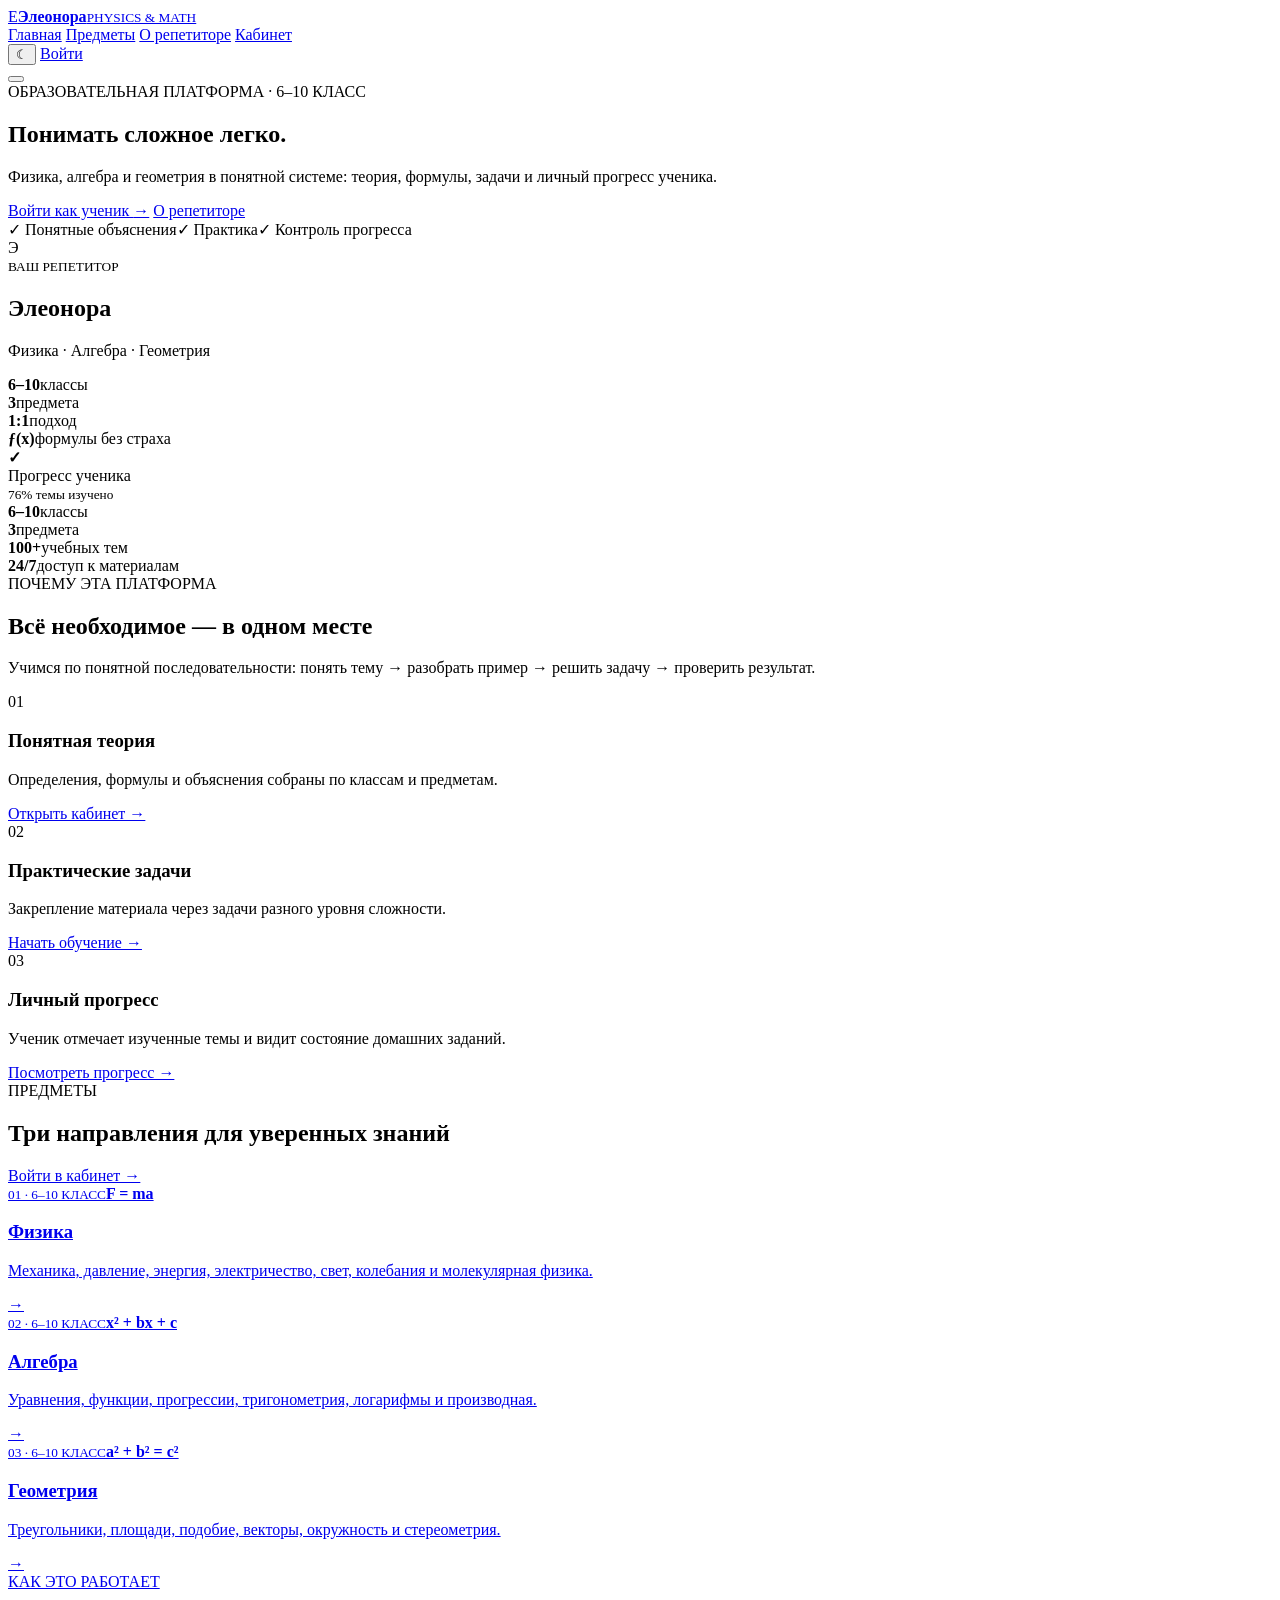
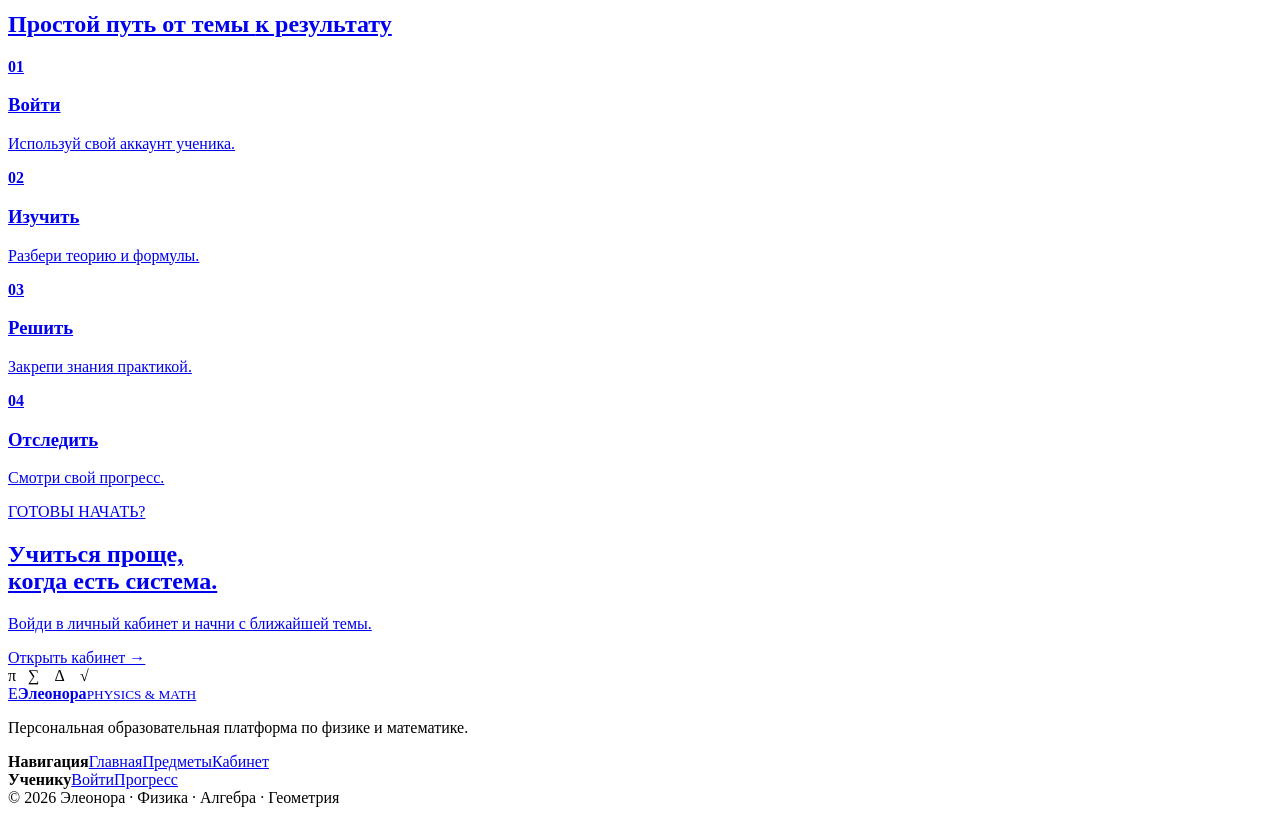
==== index.html @ 364ae8ba "Add files via upload" ====
<!DOCTYPE html>
<html lang="ru">
<head>
  <meta charset="UTF-8">
  <meta name="viewport" content="width=device-width, initial-scale=1.0">
  <meta name="description" content="Элеонора — репетитор по физике и математике для 6–10 классов.">
  <title>Элеонора — физика и математика</title>
  <link rel="stylesheet" href="css/style.css">
</head>
<body>
  <header class="site-header">
    <div class="container nav-wrap">
      <a class="logo" href="index.html"><span class="logo-mark">E</span><span><b>Элеонора</b><small>PHYSICS & MATH</small></span></a>
      <nav class="nav">
        <a class="nav-link active" href="index.html">Главная</a>
        <a class="nav-link" href="#subjects">Предметы</a>
        <a class="nav-link" href="about.html">О репетиторе</a>
        <a class="nav-link" href="dashboard.html">Кабинет</a>
      </nav>
      <div class="nav-actions">
        <button class="icon-btn" id="themeToggle" aria-label="Переключить тему">☾</button>
        <a class="btn btn-primary btn-sm" href="login.html">Войти</a>
      </div>
      <button class="burger" id="burger" aria-label="Открыть меню"><span></span><span></span><span></span></button>
    </div>
  </header>

  <main>
    <section class="hero">
      <div class="hero-grid container">
        <div class="hero-content">
          <div class="eyebrow"><i></i> ОБРАЗОВАТЕЛЬНАЯ ПЛАТФОРМА · 6–10 КЛАСС</div>
          <h1>Понимать сложное <span>легко.</span></h1>
          <p class="hero-lead">Физика, алгебра и геометрия в понятной системе: теория, формулы, задачи и личный прогресс ученика.</p>
          <div class="hero-actions">
            <a href="login.html" class="btn btn-primary btn-lg">Войти как ученик <b>→</b></a>
            <a href="about.html" class="btn btn-outline btn-lg">О репетиторе</a>
          </div>
          <div class="trust-row"><span>✓ Понятные объяснения</span><span>✓ Практика</span><span>✓ Контроль прогресса</span></div>
        </div>

        <div class="hero-visual">
          <div class="glow glow-a"></div><div class="glow glow-b"></div>
          <div class="teacher-card">
            <div class="teacher-head">
              <div class="portrait">Э</div>
              <div><small>ВАШ РЕПЕТИТОР</small><h2>Элеонора</h2><p>Физика · Алгебра · Геометрия</p></div>
            </div>
            <div class="divider"></div>
            <div class="mini-stats">
              <div><b>6–10</b><span>классы</span></div>
              <div><b>3</b><span>предмета</span></div>
              <div><b>1:1</b><span>подход</span></div>
            </div>
          </div>
          <div class="floating-card formula"><strong>ƒ(x)</strong><span>формулы без страха</span></div>
          <div class="floating-card progress"><strong>✓</strong><div><span>Прогресс ученика</span><div class="progress-line"><i></i></div><small>76% темы изучено</small></div></div>
        </div>
      </div>
    </section>

    <section class="section stats-section">
      <div class="container stats-card">
        <div><b>6–10</b><span>классы</span></div><i></i>
        <div><b>3</b><span>предмета</span></div><i></i>
        <div><b>100+</b><span>учебных тем</span></div><i></i>
        <div><b>24/7</b><span>доступ к материалам</span></div>
      </div>
    </section>

    <section class="section" id="about">
      <div class="container">
        <div class="section-head center">
          <div class="eyebrow">ПОЧЕМУ ЭТА ПЛАТФОРМА</div>
          <h2>Всё необходимое — <span>в одном месте</span></h2>
          <p>Учимся по понятной последовательности: понять тему → разобрать пример → решить задачу → проверить результат.</p>
        </div>
        <div class="cards three">
          <article class="card"><div class="card-icon purple">01</div><h3>Понятная теория</h3><p>Определения, формулы и объяснения собраны по классам и предметам.</p><a href="dashboard.html">Открыть кабинет →</a></article>
          <article class="card"><div class="card-icon blue">02</div><h3>Практические задачи</h3><p>Закрепление материала через задачи разного уровня сложности.</p><a href="login.html">Начать обучение →</a></article>
          <article class="card"><div class="card-icon gradient">03</div><h3>Личный прогресс</h3><p>Ученик отмечает изученные темы и видит состояние домашних заданий.</p><a href="dashboard.html">Посмотреть прогресс →</a></a>
        </div>
      </div>
    </section>

    <section class="section subjects-section" id="subjects">
      <div class="container">
        <div class="section-head"><div><div class="eyebrow">ПРЕДМЕТЫ</div><h2>Три направления <span>для уверенных знаний</span></h2></div><a class="btn btn-outline" href="login.html">Войти в кабинет →</a></div>
        <div class="subject-grid">
          <a href="theory.html?subject=physics" class="subject-card physics"><div class="subject-top"><small>01 · 6–10 КЛАСС</small><b>F = ma</b></div><div><h3>Физика</h3><p>Механика, давление, энергия, электричество, свет, колебания и молекулярная физика.</p></div><span class="circle-arrow">→</span></a>
          <a href="theory.html?subject=algebra" class="subject-card algebra"><div class="subject-top"><small>02 · 6–10 КЛАСС</small><b>x² + bx + c</b></div><div><h3>Алгебра</h3><p>Уравнения, функции, прогрессии, тригонометрия, логарифмы и производная.</p></div><span class="circle-arrow">→</span></a>
          <a href="theory.html?subject=geometry" class="subject-card geometry"><div class="subject-top"><small>03 · 6–10 КЛАСС</small><b>a² + b² = c²</b></div><div><h3>Геометрия</h3><p>Треугольники, площади, подобие, векторы, окружность и стереометрия.</p></div><span class="circle-arrow">→</span></article>
        </div>
      </div>
    </section>

    <section class="section">
      <div class="container process">
        <div class="section-head center"><div class="eyebrow">КАК ЭТО РАБОТАЕТ</div><h2>Простой путь от темы <span>к результату</span></h2></div>
        <div class="steps">
          <article><b>01</b><h3>Войти</h3><p>Используй свой аккаунт ученика.</p></article>
          <article><b>02</b><h3>Изучить</h3><p>Разбери теорию и формулы.</p></article>
          <article><b>03</b><h3>Решить</h3><p>Закрепи знания практикой.</p></article>
          <article><b>04</b><h3>Отследить</h3><p>Смотри свой прогресс.</p></article>
        </div>
      </div>
    </section>

    <section class="section cta-section">
      <div class="container cta"><div><div class="eyebrow light">ГОТОВЫ НАЧАТЬ?</div><h2>Учиться проще,<br>когда есть система.</h2><p>Войди в личный кабинет и начни с ближайшей темы.</p><a href="login.html" class="btn btn-white btn-lg">Открыть кабинет →</a></div><div class="math-decoration">π&nbsp;&nbsp; ∑ &nbsp;&nbsp; Δ &nbsp;&nbsp; √</div></div>
    </section>
  </main>

  <footer class="footer"><div class="container footer-row"><div><a class="logo footer-logo" href="index.html"><span class="logo-mark">E</span><span><b>Элеонора</b><small>PHYSICS & MATH</small></span></a><p>Персональная образовательная платформа по физике и математике.</p></div><div><b>Навигация</b><a href="index.html">Главная</a><a href="#subjects">Предметы</a><a href="dashboard.html">Кабинет</a></div><div><b>Ученику</b><a href="login.html">Войти</a><a href="dashboard.html">Прогресс</a></div></div><div class="container copyright">© 2026 Элеонора · Физика · Алгебра · Геометрия</div></footer>
  <script src="js/auth.js"></script>
</body>
</html>
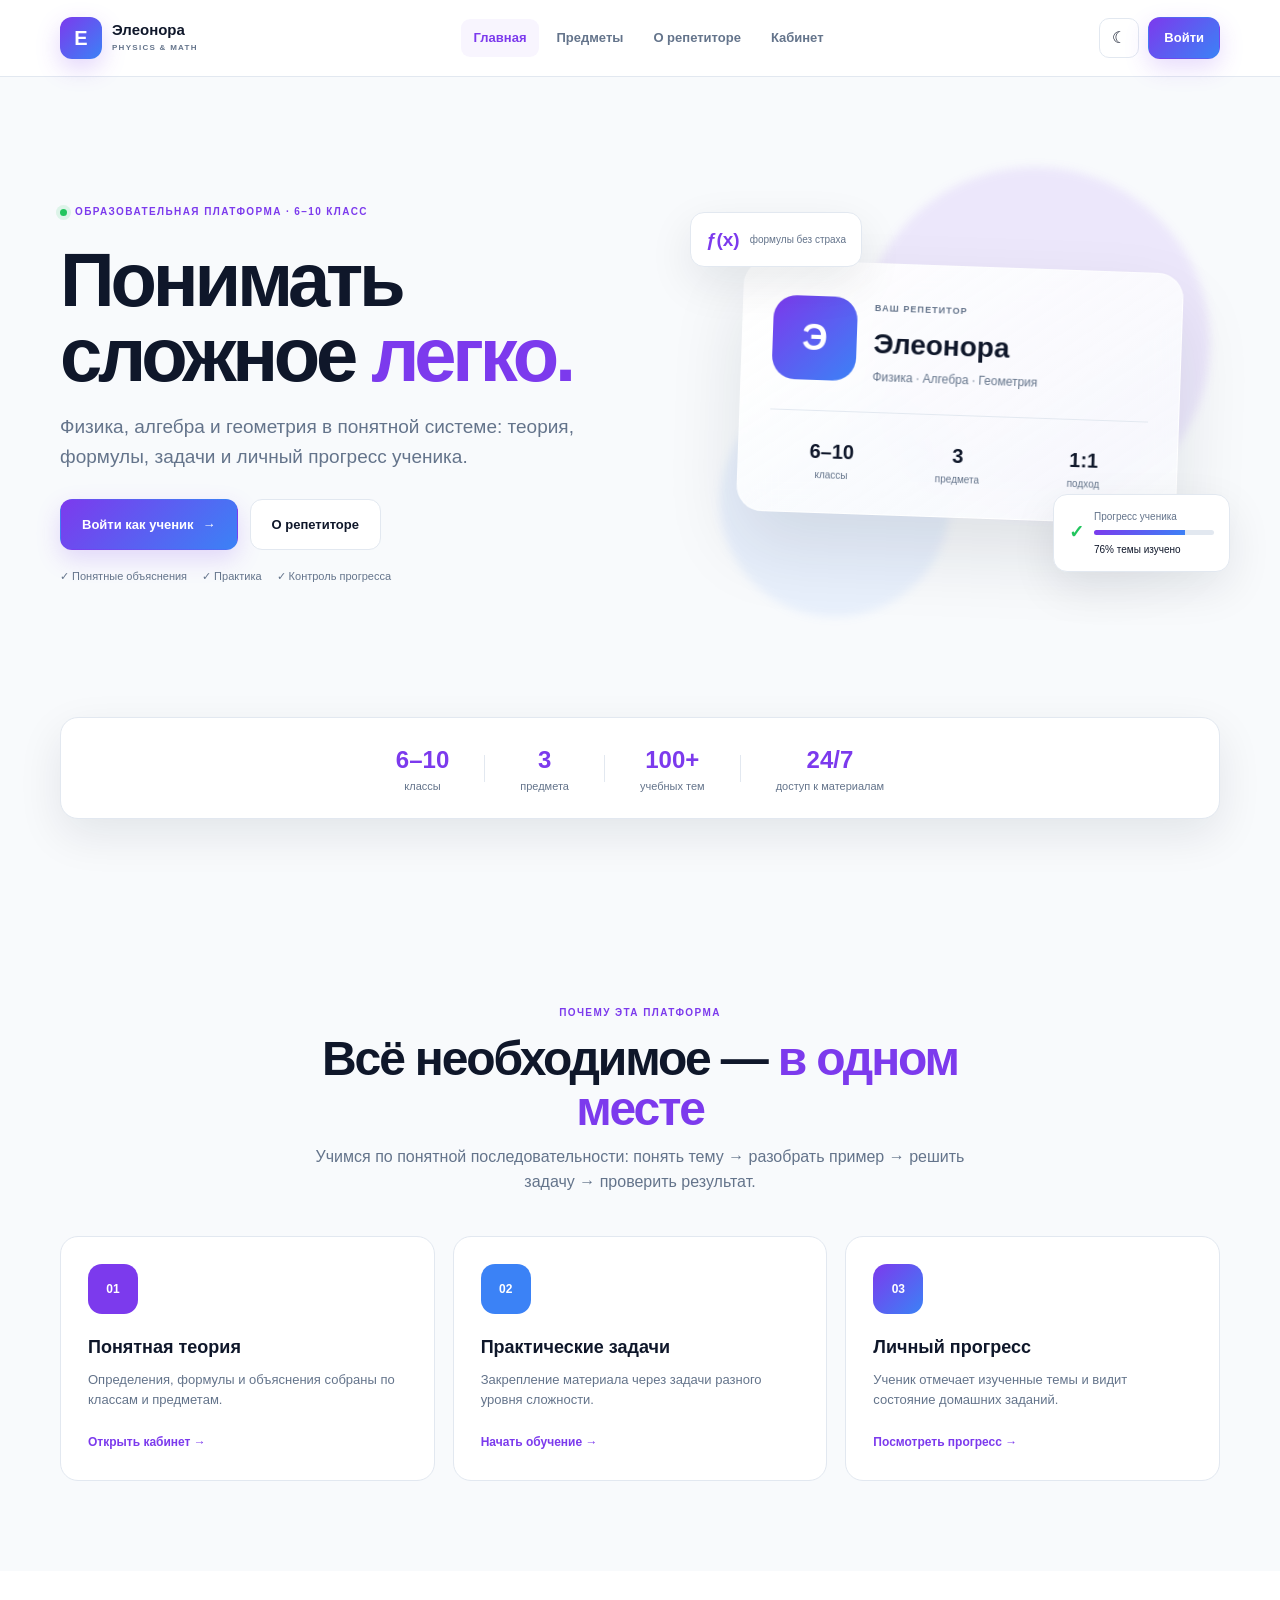
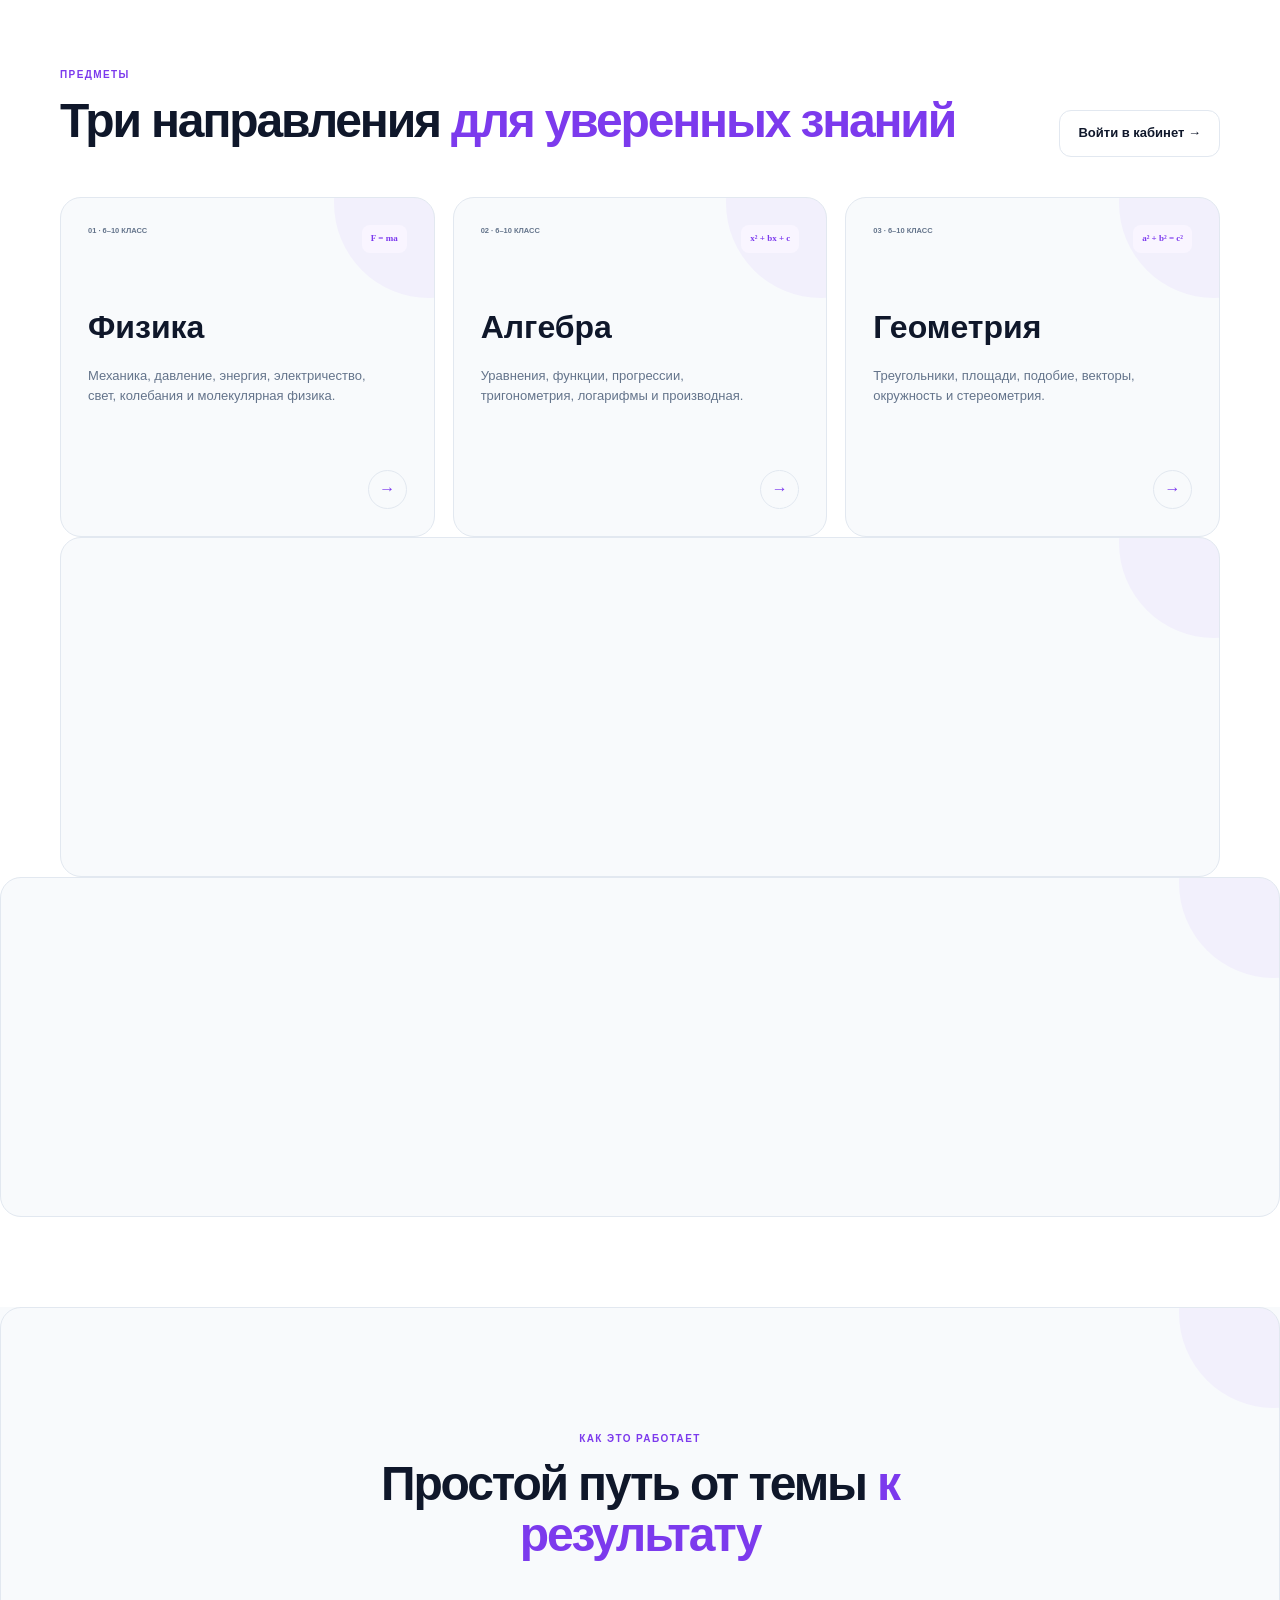
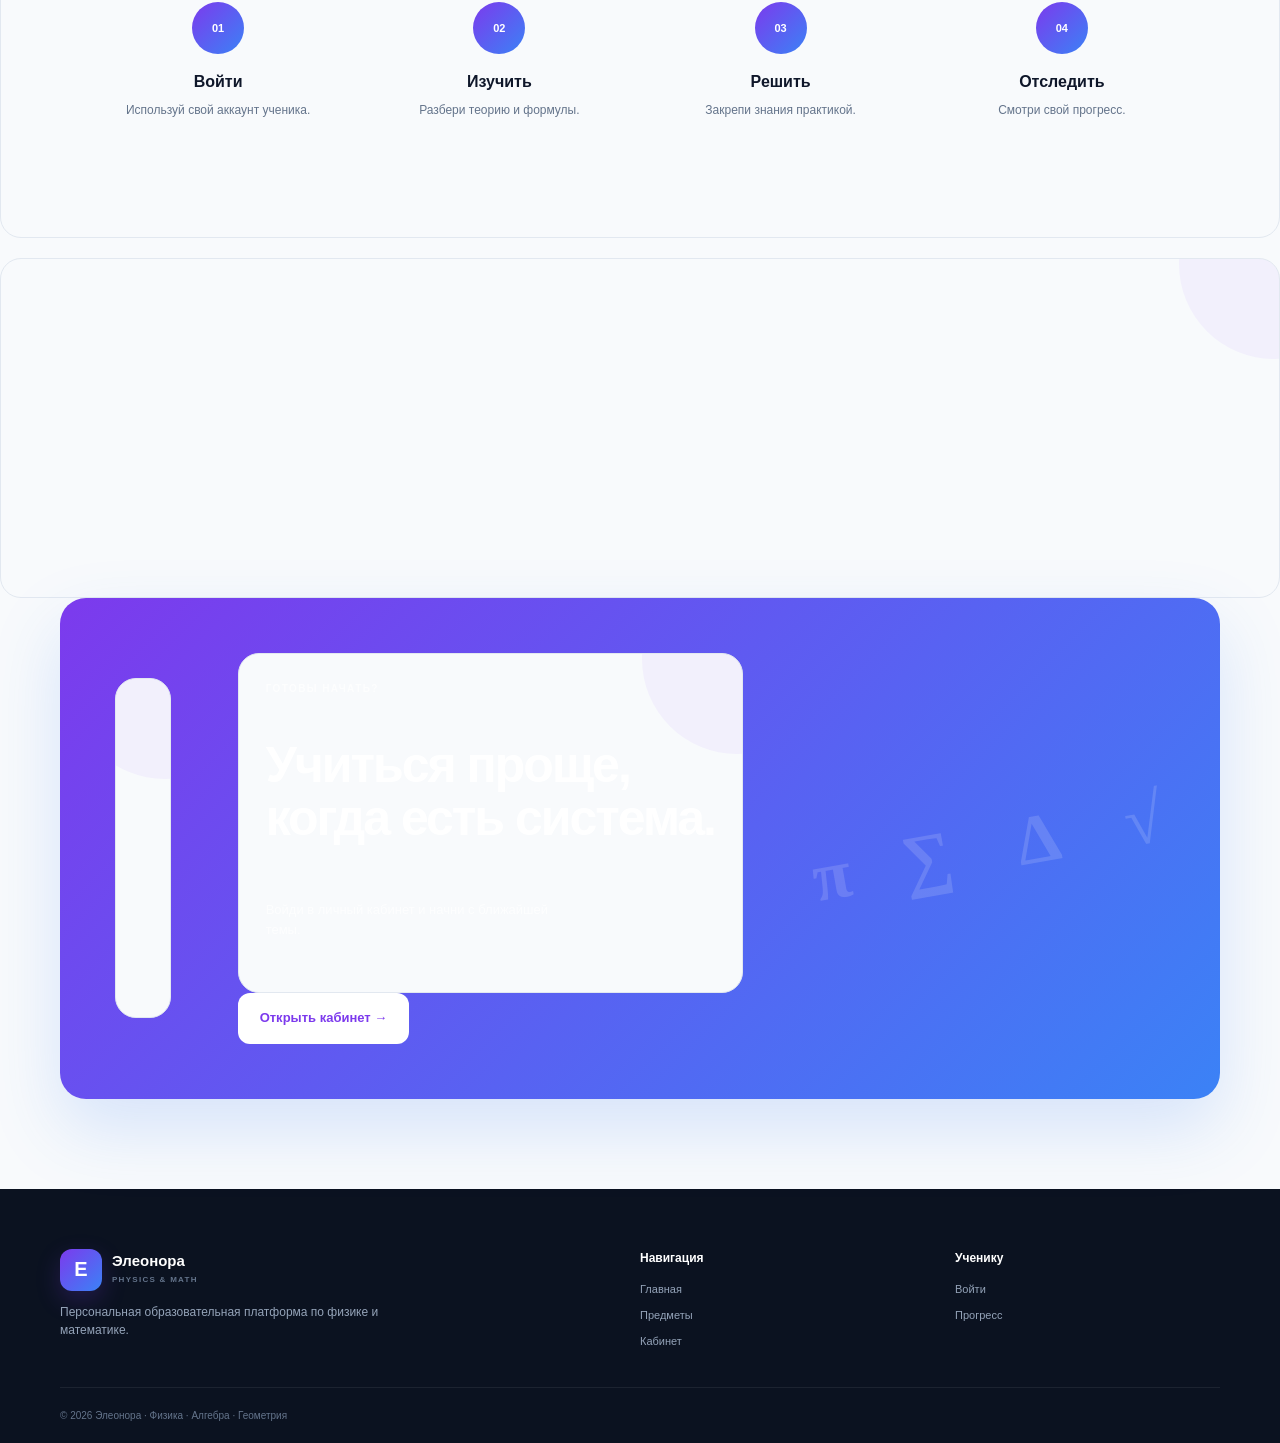
==== commit 5a3e4ae1: "Update index.html" ====
--- a/index.html
+++ b/index.html
@@ -5,6 +5,7 @@
   <meta name="viewport" content="width=device-width, initial-scale=1.0">
   <meta name="description" content="Элеонора — репетитор по физике и математике для 6–10 классов.">
   <title>Элеонора — физика и математика</title>
+  <link rel="icon" type="image/x-icon" href="favicon.ico">
   <link rel="stylesheet" href="css/style.css">
 </head>
 <body>
--- a/css/style.css
+++ b/css/style.css
@@ -0,0 +1,69 @@
+/* ==========================================================
+   ЭЛЕОНОРА — общий дизайн.
+   Чистый CSS, без сторонних библиотек.
+   ========================================================== */
+
+:root {
+  --primary:#7C3AED;
+  --primary-dark:#6D28D9;
+  --secondary:#3B82F6;
+  --accent:#A78BFA;
+  --gradient:linear-gradient(135deg,#7C3AED,#3B82F6);
+  --bg:#F8FAFC;
+  --surface:#FFFFFF;
+  --surface-2:#F1F5F9;
+  --text:#0F172A;
+  --muted:#64748B;
+  --border:#E2E8F0;
+  --shadow:0 16px 45px rgba(15,23,42,.09);
+  --radius:16px;
+  --container:1160px;
+}
+[data-theme="dark"]{
+  --bg:#0F172A;--surface:#111C31;--surface-2:#172238;
+  --text:#F8FAFC;--muted:#94A3B8;--border:#263449;
+  --shadow:0 16px 45px rgba(0,0,0,.25);
+}
+*{box-sizing:border-box}
+html{scroll-behavior:smooth}
+body{margin:0;background:var(--bg);color:var(--text);font-family:Inter,-apple-system,BlinkMacSystemFont,"Segoe UI",Arial,sans-serif;line-height:1.55;transition:.25s}
+a{text-decoration:none;color:inherit}
+button,input,textarea{font:inherit}
+button{cursor:pointer}
+.container{width:min(calc(100% - 40px),var(--container));margin:auto}
+.site-header{position:sticky;top:0;z-index:100;background:color-mix(in srgb,var(--surface) 90%,transparent);backdrop-filter:blur(16px);border-bottom:1px solid var(--border)}
+.nav-wrap{height:76px;display:flex;align-items:center;justify-content:space-between;gap:24px}
+.logo{display:flex;align-items:center;gap:10px;flex-shrink:0}
+.logo-mark{width:42px;height:42px;border-radius:12px;background:var(--gradient);display:grid;place-items:center;color:#fff;font-size:20px;font-weight:800;box-shadow:0 9px 25px #7c3aed38}
+.logo b{display:block;font-size:15px;line-height:1.1}.logo small{display:block;color:var(--muted);font-size:8px;font-weight:800;letter-spacing:.16em;margin-top:4px}
+.nav{display:flex;align-items:center;gap:4px}.nav-link{padding:9px 13px;border-radius:9px;color:var(--muted);font-size:13px;font-weight:700}.nav-link:hover,.nav-link.active{color:var(--primary);background:#7c3aed0d}
+.nav-actions{display:flex;align-items:center;gap:9px}.icon-btn{width:40px;height:40px;border:1px solid var(--border);border-radius:10px;background:var(--surface);color:var(--text)}
+.btn{display:inline-flex;align-items:center;justify-content:center;gap:9px;border:1px solid transparent;border-radius:12px;padding:12px 18px;font-weight:750;font-size:13px;transition:.25s}.btn:hover{transform:translateY(-2px)}.btn-primary{background:var(--gradient);color:#fff;box-shadow:0 9px 25px #7c3aed2e}.btn-outline{border-color:var(--border);background:var(--surface)}.btn-outline:hover{border-color:var(--primary);color:var(--primary)}.btn-white{background:#fff;color:var(--primary)}.btn-sm{padding:10px 15px}.btn-lg{min-height:51px;padding:14px 21px}.full{width:100%}
+.burger{display:none;width:42px;height:42px;background:var(--surface);border:1px solid var(--border);border-radius:10px;padding:8px}.burger span{display:block;height:2px;background:var(--text);margin:5px 0}
+
+.hero{padding:90px 0 100px;overflow:hidden;position:relative}.hero-grid{display:grid;grid-template-columns:1.05fr .95fr;align-items:center;gap:65px}.eyebrow{display:inline-flex;align-items:center;gap:8px;color:var(--primary);font-size:10px;font-weight:850;letter-spacing:.14em}.eyebrow i{width:7px;height:7px;border-radius:50%;background:#22C55E;box-shadow:0 0 0 4px #22c55e20}
+.hero h1{font-size:clamp(48px,6vw,76px);line-height:.98;letter-spacing:-.055em;margin:20px 0}.hero h1 span,.section-head h2 span{color:var(--primary)}.hero-lead{font-size:19px;color:var(--muted);max-width:650px}.hero-actions{display:flex;gap:12px;flex-wrap:wrap;margin:28px 0 18px}.trust-row{display:flex;gap:15px;flex-wrap:wrap;color:var(--muted);font-size:11px}
+.hero-visual{min-height:450px;position:relative;display:grid;place-items:center}.glow{position:absolute;border-radius:50%;filter:blur(5px)}.glow-a{width:350px;height:350px;background:#7c3aed18;right:10px;top:0}.glow-b{width:230px;height:230px;background:#3b82f615;left:20px;bottom:0}
+.teacher-card{position:relative;z-index:2;width:min(100%,440px);padding:30px;border:1px solid #ffffffaa;border-radius:26px;background:linear-gradient(145deg,#ffffffee,#f8fafccc);box-shadow:0 35px 75px #0f172a1c;transform:rotate(2deg);backdrop-filter:blur(18px)}[data-theme=dark] .teacher-card{background:linear-gradient(145deg,#1e293bee,#0f172ae8);border-color:#ffffff12}
+.teacher-head{display:flex;align-items:center;gap:17px}.portrait{width:84px;height:84px;border-radius:23px;background:var(--gradient);display:grid;place-items:center;color:#fff;font-size:36px;font-weight:800}.teacher-head small{font-size:9px;color:var(--muted);font-weight:800;letter-spacing:.12em}.teacher-head h2{margin:3px 0;font-size:28px}.teacher-head p{margin:0;color:var(--muted);font-size:12px}.divider{height:1px;background:var(--border);margin:25px 0}.mini-stats{display:grid;grid-template-columns:repeat(3,1fr);text-align:center}.mini-stats b,.mini-stats span{display:block}.mini-stats b{font-size:20px}.mini-stats span{font-size:10px;color:var(--muted)}
+.floating-card{position:absolute;z-index:3;display:flex;align-items:center;gap:10px;padding:12px 15px;border:1px solid var(--border);border-radius:14px;background:var(--surface);box-shadow:var(--shadow);font-size:12px}.floating-card span{color:var(--muted);font-size:10px}.formula{left:-10px;top:45px}.formula strong{color:var(--primary);font-size:19px}.progress{right:-10px;bottom:45px}.progress>strong{color:#22C55E;font-size:18px}.progress-line{height:5px;width:120px;background:var(--border);border-radius:10px;overflow:hidden;margin:5px 0}.progress-line i{display:block;width:76%;height:100%;background:var(--gradient)}
+
+.section{padding:90px 0}.stats-section{padding-top:0}.stats-card{display:grid;grid-template-columns:repeat(7,auto);align-items:center;justify-content:center;gap:35px;background:var(--surface);border:1px solid var(--border);border-radius:18px;padding:23px;box-shadow:var(--shadow)}.stats-card div{text-align:center}.stats-card b,.stats-card span{display:block}.stats-card b{font-size:24px;color:var(--primary)}.stats-card span{font-size:11px;color:var(--muted)}.stats-card>i{height:27px;width:1px;background:var(--border)}
+.section-head{display:flex;align-items:flex-end;justify-content:space-between;gap:25px;margin-bottom:40px}.section-head.center{display:block;text-align:center;max-width:700px;margin:0 auto 42px}.section-head h2{font-size:clamp(32px,4vw,48px);line-height:1.05;letter-spacing:-.045em;margin:10px 0}.section-head p{color:var(--muted);margin:0}
+.cards{display:grid;gap:18px}.cards.three{grid-template-columns:repeat(3,1fr)}.card{padding:27px;border:1px solid var(--border);border-radius:18px;background:var(--surface);transition:.25s}.card:hover{transform:translateY(-5px);box-shadow:var(--shadow)}.card-icon{width:50px;height:50px;border-radius:14px;display:grid;place-items:center;color:#fff;font-size:12px;font-weight:800;margin-bottom:20px}.card-icon.purple{background:#7C3AED}.card-icon.blue{background:#3B82F6}.card-icon.gradient{background:var(--gradient)}.card h3{font-size:18px;margin:0 0 8px}.card p{color:var(--muted);font-size:13px;margin:0 0 18px}.card a{color:var(--primary);font-size:12px;font-weight:800}
+.subjects-section{background:var(--surface)}.subject-grid{display:grid;grid-template-columns:repeat(3,1fr);gap:18px}.subject-card{min-height:340px;padding:27px;border:1px solid var(--border);border-radius:21px;background:var(--bg);position:relative;display:flex;flex-direction:column;justify-content:space-between;overflow:hidden;transition:.25s}.subject-card:hover{transform:translateY(-6px);box-shadow:var(--shadow)}.subject-card:after{content:"";position:absolute;width:190px;height:190px;border-radius:50%;right:-90px;top:-90px;background:#7c3aed0c}.subject-top{display:flex;justify-content:space-between;color:var(--muted);font-size:9px;font-weight:800}.subject-top b{padding:7px 9px;border-radius:8px;background:var(--surface);color:var(--primary);font-family:Georgia,serif}.subject-card h3{font-size:32px;margin:0 0 8px}.subject-card p{max-width:290px;color:var(--muted);font-size:13px}.circle-arrow{width:39px;height:39px;display:grid;place-items:center;border:1px solid var(--border);border-radius:50%;color:var(--primary);align-self:flex-end}
+.process{max-width:1100px}.steps{display:grid;grid-template-columns:repeat(4,1fr);gap:25px}.steps article{text-align:center}.steps b{display:grid;place-items:center;width:52px;height:52px;margin:0 auto 16px;border-radius:50%;background:var(--gradient);color:#fff;font-size:11px}.steps h3{font-size:16px;margin:0 0 6px}.steps p{font-size:12px;color:var(--muted);margin:0}
+.cta-section{padding-top:20px}.cta{min-height:360px;border-radius:26px;padding:55px;display:flex;align-items:center;justify-content:space-between;overflow:hidden;position:relative;background:var(--gradient);color:#fff;box-shadow:0 30px 70px #3b82f62e}.cta h2{font-size:clamp(34px,4vw,50px);line-height:1.05;letter-spacing:-.04em;margin:12px 0}.cta p{color:#ffffffbd;margin-bottom:24px}.light{color:#ffffffb8}.math-decoration{font:700 70px Georgia,serif;color:#ffffff25;transform:rotate(-10deg);white-space:nowrap}
+.footer{background:#0B1220;color:#fff;padding:60px 0 20px}.footer-row{display:grid;grid-template-columns:2fr 1fr 1fr;gap:50px;padding-bottom:35px;border-bottom:1px solid #ffffff12}.footer p{color:#94A3B8;font-size:12px;max-width:330px}.footer-row>div:not(:first-child){display:flex;flex-direction:column;gap:9px}.footer-row>div:not(:first-child)>b{font-size:12px;margin-bottom:5px}.footer-row a:not(.logo){color:#94A3B8;font-size:11px}.footer-row a:not(.logo):hover{color:#A78BFA}.copyright{padding-top:20px;color:#64748B;font-size:10px}.footer.compact{padding:25px 0}
+
+.auth-page{min-height:100vh}.auth-main{min-height:calc(100vh - 77px);display:grid;place-items:center;padding:50px 20px}.auth-layout{width:min(100%,1000px);display:grid;grid-template-columns:1fr 1fr;border-radius:24px;overflow:hidden;box-shadow:var(--shadow);border:1px solid var(--border)}.auth-promo{padding:55px;background:var(--gradient);color:#fff}.auth-promo h1{font-size:48px;line-height:1.03;letter-spacing:-.05em;margin:20px 0}.auth-promo h1 span{color:#ddd6fe}.auth-promo>p{color:#ffffffc9}.demo-box{margin-top:35px;padding:18px;border:1px solid #ffffff2e;border-radius:14px;background:#ffffff12;font-size:12px}.demo-box p{margin:7px 0;color:#ffffffd0}.demo-box code{background:#00000020;padding:2px 6px;border-radius:5px}.login-card{padding:55px;background:var(--surface)}.card-kicker{font-size:10px;font-weight:850;letter-spacing:.13em;color:var(--primary)}.login-card h2{font-size:32px;margin:9px 0 4px}.muted{color:var(--muted);font-size:13px}.login-card form{margin-top:28px}.login-card label{display:block;font-size:12px;font-weight:750;margin:15px 0}.login-card input,.login-card textarea{width:100%;border:1px solid var(--border);background:var(--bg);color:var(--text);border-radius:11px;padding:12px 13px;margin-top:7px;outline:none}.login-card input:focus{border-color:var(--primary);box-shadow:0 0 0 3px #7c3aed15}.password-wrap{position:relative}.password-wrap input{padding-right:75px}.password-toggle{position:absolute;right:8px;top:14px;border:0;background:transparent;color:var(--primary);font-size:10px;font-weight:800}.form-error{min-height:20px;color:#EF4444;font-size:11px;margin:5px 0}.login-hint{margin-top:18px;padding-top:17px;border-top:1px solid var(--border);color:var(--muted);font-size:10px}
+
+.dashboard-page{padding:50px 0 90px}.dashboard-hero{display:flex;align-items:end;justify-content:space-between;gap:25px;margin-bottom:28px}.dashboard-hero h1{font-size:42px;line-height:1.05;margin:8px 0}.dashboard-hero h1 span{color:var(--primary)}.dashboard-hero p{color:var(--muted);margin:0}.dashboard-grid{display:grid;grid-template-columns:1.2fr .8fr;gap:18px}.panel{padding:25px;border:1px solid var(--border);border-radius:18px;background:var(--surface);box-shadow:0 8px 25px #0f172a06}.panel-head{display:flex;align-items:start;justify-content:space-between;margin-bottom:22px}.panel-head small{color:var(--muted);font-size:9px;font-weight:850;letter-spacing:.13em}.panel-head h2{font-size:20px;margin:4px 0}.panel-head>strong{font-size:28px;color:var(--primary)}.big-progress{height:9px;background:var(--border);border-radius:20px;overflow:hidden}.big-progress i{display:block;height:100%;background:var(--gradient);border-radius:inherit}.subject-progress{display:grid;gap:15px;margin-top:24px}.subject-progress>div{display:grid;grid-template-columns:1fr auto;gap:5px;font-size:11px}.subject-progress>div>div{grid-column:1/-1;height:5px;background:var(--border);border-radius:10px;overflow:hidden}.subject-progress i{display:block;height:100%;background:var(--gradient);border-radius:inherit}.badge{padding:6px 9px;border-radius:8px;background:#7c3aed12;color:var(--primary);font-size:9px;font-weight:800}.badge.warning{color:#D97706;background:#f59e0b14}.next-item,.hw-row{display:flex;align-items:center;gap:11px;padding:13px 0;border-top:1px solid var(--border)}.next-item>div,.hw-row>div{flex:1}.next-item b,.hw-row b{display:block;font-size:12px}.next-item small,.hw-row small{display:block;color:var(--muted);font-size:10px}.subject-dot{width:9px;height:9px;border-radius:50%}.subject-dot.purple{background:#7C3AED}.subject-dot.blue{background:#3B82F6}.subject-dot.violet{background:#A78BFA}.status{font-size:9px;font-weight:800;padding:5px 8px;border-radius:7px}.status.pending{background:#ef444415;color:#DC2626}.status.checking{background:#f59e0b15;color:#D97706}.notes-panel textarea{min-height:130px;resize:vertical}.saved{opacity:0;color:#16A34A;font-size:10px;margin-left:10px;transition:.2s}.saved.show{opacity:1}
+
+@media(max-width:900px){.nav{display:none}.nav.open{position:absolute;top:68px;left:20px;right:20px;display:flex;flex-direction:column;align-items:stretch;padding:10px;border:1px solid var(--border);border-radius:15px;background:var(--surface);box-shadow:var(--shadow)}.burger{display:block}.hero-grid{grid-template-columns:1fr}.hero-content{text-align:center;margin:auto}.hero-actions,.trust-row{justify-content:center}.hero-visual{max-width:600px;width:100%;margin:auto}.cards.three,.subject-grid{grid-template-columns:1fr 1fr}.steps{grid-template-columns:1fr 1fr}.dashboard-grid{grid-template-columns:1fr}.auth-layout{grid-template-columns:1fr}.auth-promo{display:none}}
+@media(max-width:620px){.container{width:calc(100% - 28px)}.nav-wrap{height:68px}.hero{padding:60px 0 75px}.hero h1{font-size:48px}.hero-lead{font-size:16px}.stats-card{grid-template-columns:1fr 1fr;gap:16px}.stats-card>i{display:none}.cards.three,.subject-grid,.steps{grid-template-columns:1fr}.section{padding:65px 0}.section-head{display:block}.section-head .btn{margin-top:15px}.teacher-card{transform:none;padding:22px}.floating-card{transform:scale(.9)}.formula{left:-4px}.progress{right:-4px}.cta{padding:35px 25px;min-height:450px}.math-decoration{position:absolute;bottom:25px;right:-40px}.footer-row{grid-template-columns:1fr}.dashboard-hero{display:block}.dashboard-hero .btn{margin-top:18px}.dashboard-hero h1{font-size:35px}}
+/* Дополнительные стили учебных страниц */
+.page-hero{padding:75px 0 60px;background:radial-gradient(circle at 75% 30%,#7c3aed12,transparent 30%);border-bottom:1px solid var(--border)}
+.page-hero h1{font-size:clamp(42px,6vw,64px);letter-spacing:-.045em;line-height:1.05;margin:12px 0}.back-link{display:inline-block;color:var(--primary);font-size:13px;font-weight:800;margin-bottom:20px}.toolbar{display:flex;justify-content:space-between;gap:15px;align-items:center;flex-wrap:wrap;margin-bottom:35px}.subject-tabs{display:flex;gap:7px;flex-wrap:wrap}.tab{border:1px solid var(--border);background:var(--surface);color:var(--text);padding:10px 15px;border-radius:10px;font-size:12px;font-weight:800}.tab.active{background:var(--gradient);color:#fff;border-color:transparent}.search-input,.filters select{border:1px solid var(--border);background:var(--surface);color:var(--text);border-radius:10px;padding:11px 13px;outline:0}.search-input{min-width:240px}.grade-block{margin-bottom:42px}.grade-title{display:flex;align-items:center;gap:13px;margin-bottom:15px}.grade-title>span{width:44px;height:44px;border-radius:12px;background:#7c3aed12;color:var(--primary);display:grid;place-items:center;font-weight:900}.grade-title b,.grade-title small{display:block}.grade-title small{color:var(--muted);font-size:11px}.topic-grid{display:grid;grid-template-columns:repeat(3,1fr);gap:15px}.topic-card{padding:21px;border:1px solid var(--border);border-radius:15px;background:var(--surface);transition:.22s}.topic-card:hover{transform:translateY(-4px);border-color:#a78bfa}.topic-card h3{font-size:17px;margin:8px 0 5px}.topic-card p{font-size:12px;color:var(--muted);min-height:38px}.topic-arrow{color:var(--primary);font-weight:900}.theme-heading{padding:35px 0;border-bottom:1px solid var(--border);margin-bottom:30px}.theme-heading h1{font-size:clamp(38px,5vw,62px);letter-spacing:-.045em;margin:10px 0}.theme-heading p{color:var(--muted);max-width:700px}.lesson{max-width:850px}.lesson section{padding:24px 0;border-bottom:1px solid var(--border)}.lesson h2{font-size:21px}.lesson p{color:var(--muted)}.formula-list{display:grid;grid-template-columns:repeat(2,1fr);gap:10px}.formula-list div{padding:16px;border:1px solid var(--border);border-radius:12px;background:var(--surface);color:var(--primary);font-weight:800}.example{padding:15px 18px;margin:10px 0;border-left:4px solid var(--primary);background:var(--surface);border-radius:0 12px 12px 0}.example p{margin:5px 0}.conclusion{padding:20px!important;border:0!important;border-radius:14px;background:linear-gradient(135deg,#7c3aed0d,#3b82f60d)}.filters{display:flex;gap:10px;flex-wrap:wrap;margin-bottom:25px}.task-card{padding:24px}.task-card h3{margin:9px 0}.task-card>p{color:var(--muted);font-size:13px;min-height:55px}.task-meta{display:flex;justify-content:space-between;align-items:center;font-size:11px;color:var(--muted);margin-bottom:15px}.solution{display:none;border-top:1px solid var(--border);margin-top:14px;padding-top:13px;font-size:12px}.solution.show{display:block}.solution p{color:var(--muted)}.login-required{text-align:center;padding:60px 20px;border:1px dashed var(--border);border-radius:18px}.login-required h2{font-size:26px}.login-required p{color:var(--muted)}textarea{font:inherit}.login-card textarea{min-height:140px;resize:vertical}.panel textarea{width:100%;border:1px solid var(--border);background:var(--bg);color:var(--text);border-radius:11px;padding:12px;margin:10px 0 14px}.form-error{color:#dc2626;font-size:11px}.muted{color:var(--muted)}
+@media(max-width:900px){.topic-grid{grid-template-columns:1fr 1fr}.cards.three{grid-template-columns:1fr 1fr}.subject-grid{grid-template-columns:1fr 1fr}.toolbar{align-items:stretch}.search-input{width:100%}}
+@media(max-width:620px){.topic-grid,.cards.three,.subject-grid,.formula-list{grid-template-columns:1fr}.subject-tabs{width:100%}.tab{flex:1}.page-hero{padding:55px 0 45px}}
